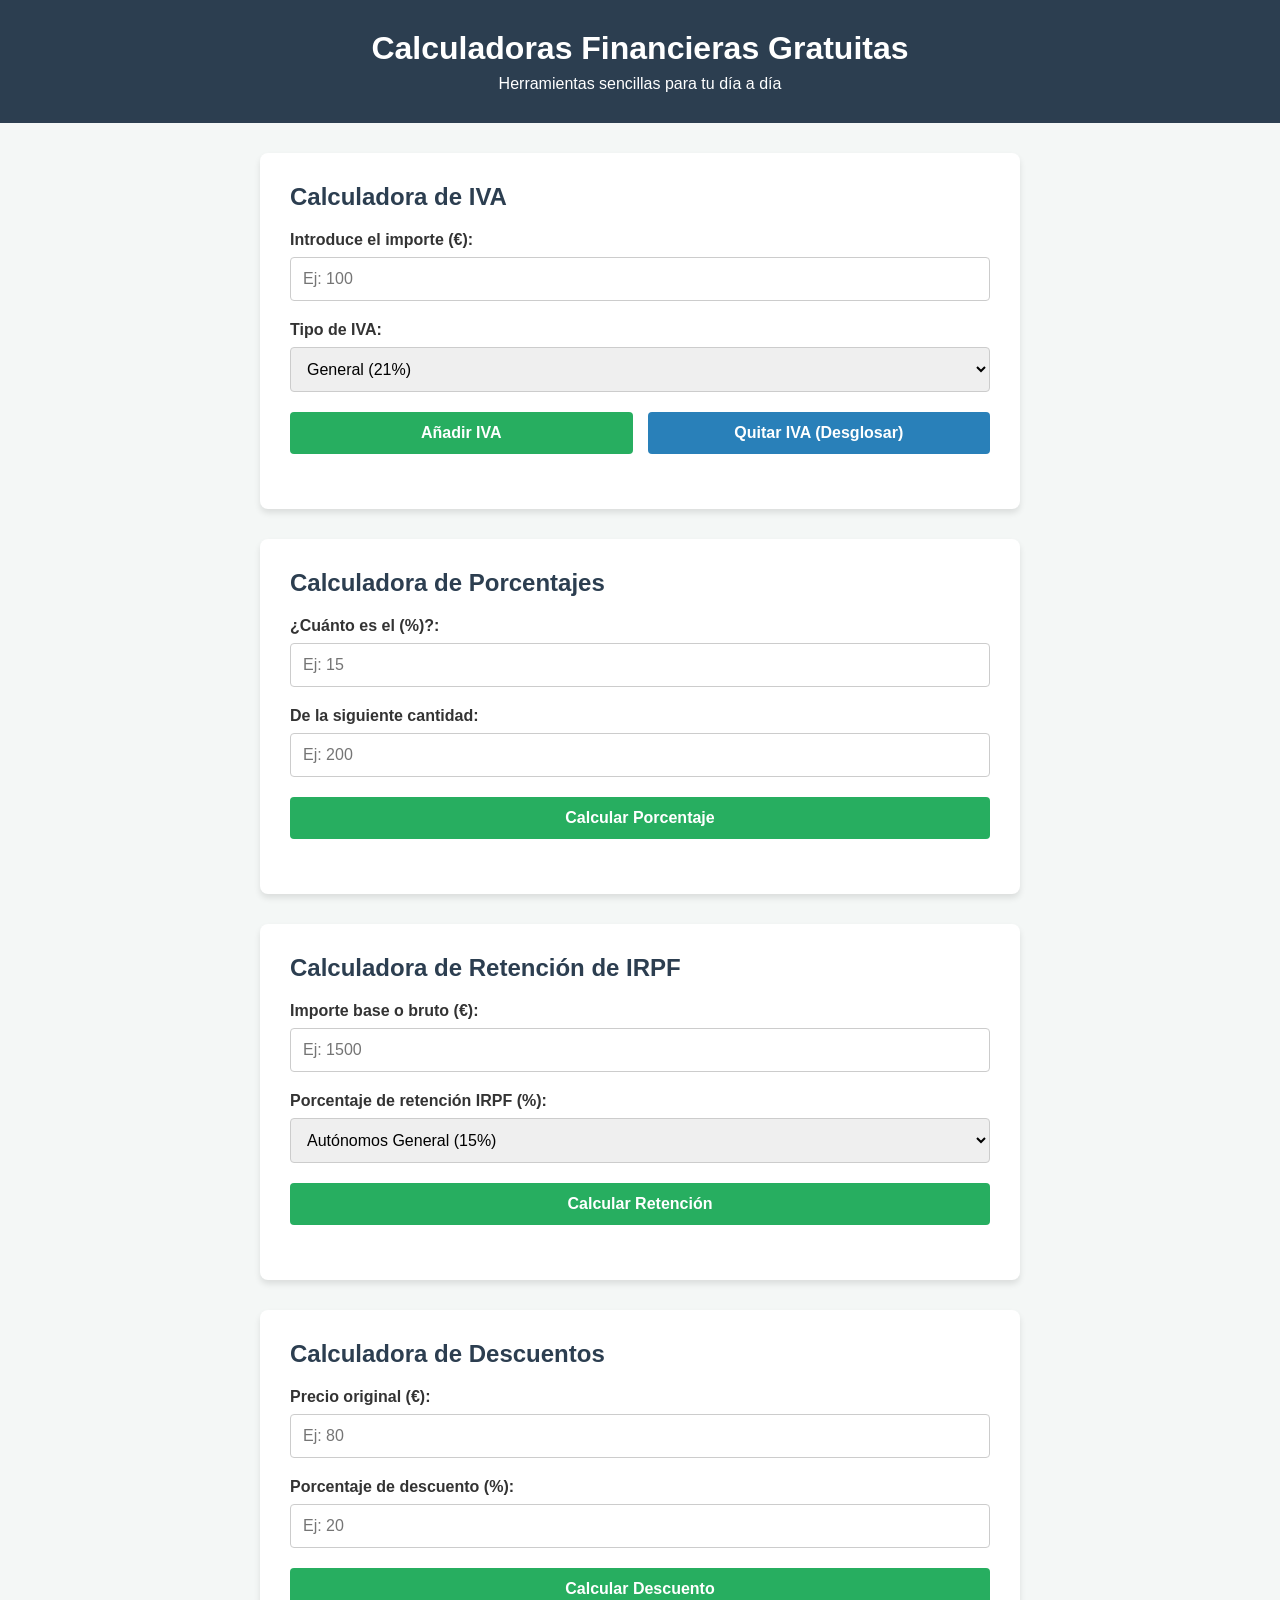
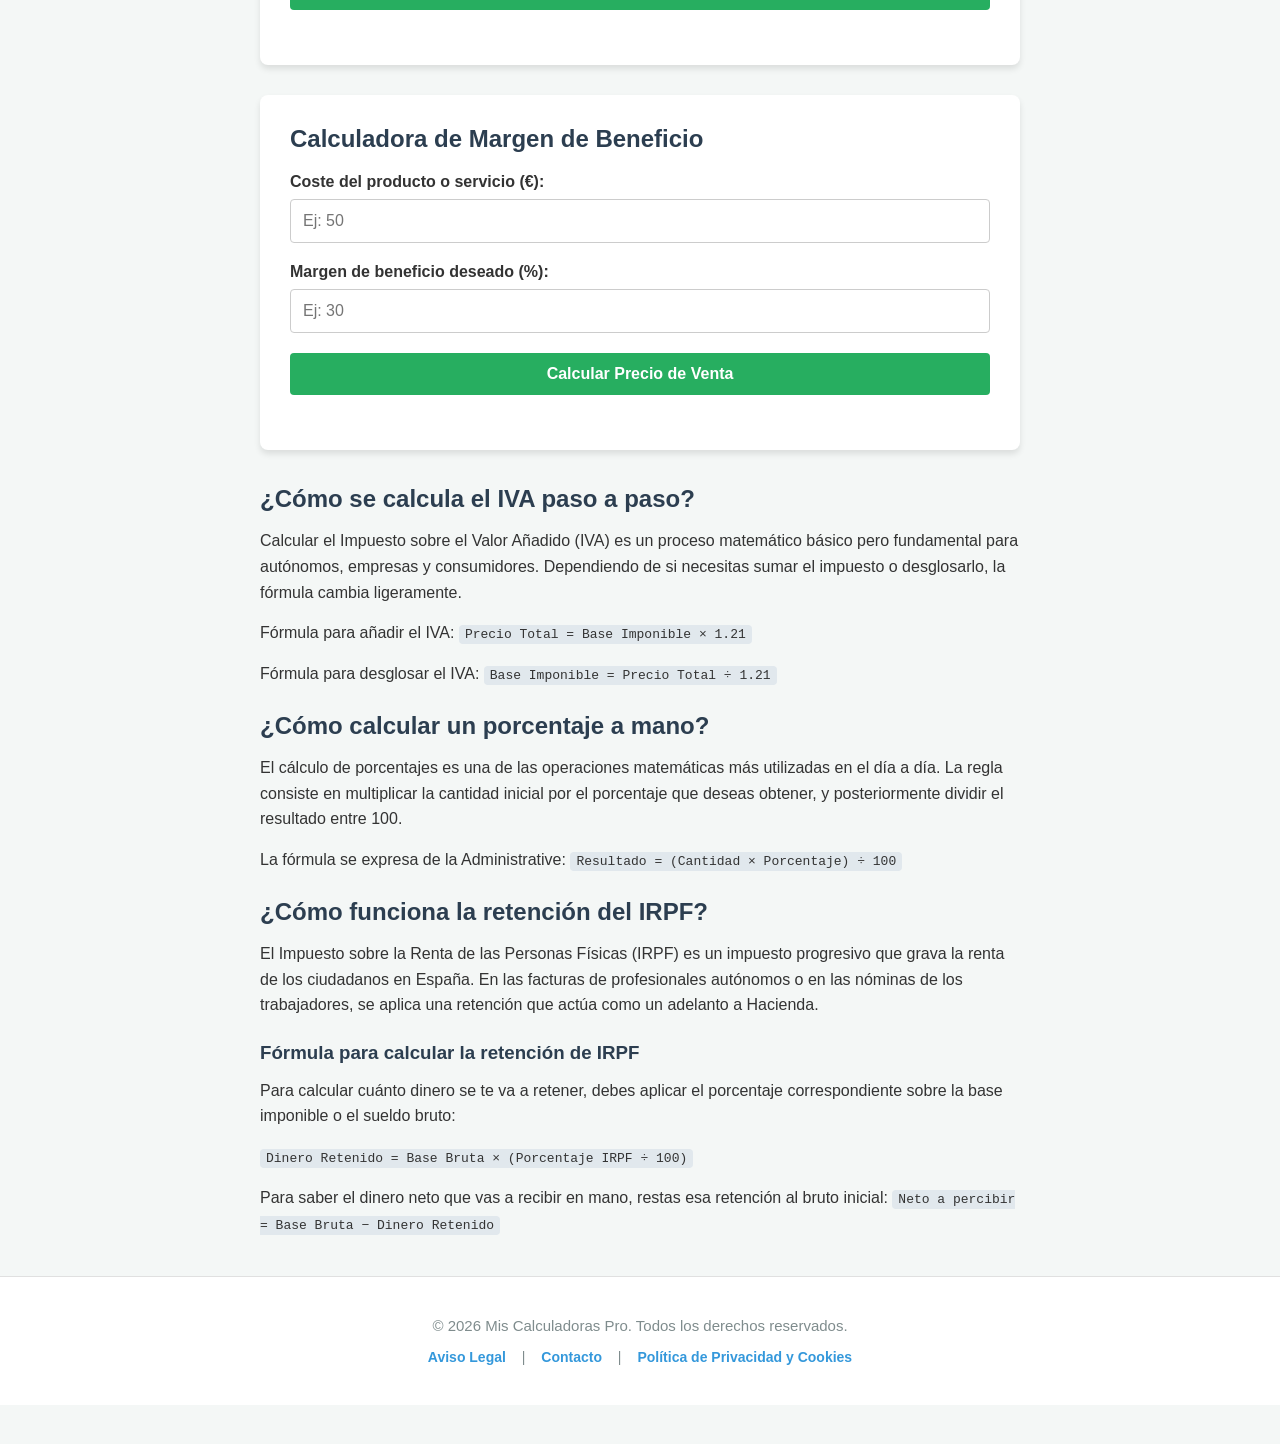
==== index.html @ 1992d280 "Add files via upload" ====
<!DOCTYPE html>
<html lang="es">
<head>
    <meta charset="UTF-8">
    <meta name="viewport" content="width=device-width, initial-scale=1.0">
    <title>Calculadoras Financieras Gratis y Rápidas</title>
    <link rel="stylesheet" href="styles.css">
    <script async src="https://googlesyndication.com"
     crossorigin="anonymous"></script>
</head>
<body>

    <header>
        <h1>Calculadoras Financieras Gratuitas</h1>
        <p>Herramientas sencillas para tu día a día</p>
    </header>

    <main class="contenedor">
        <!-- 1. CALCULADORA DE IVA -->
        <section class="caja-calculadora">
            <h2>Calculadora de IVA</h2>
            <div class="grupo-input">
                <label for="cantidad">Introduce el importe (€):</label>
                <input type="number" id="cantidad" placeholder="Ej: 100" min="0">
            </div>
            <div class="grupo-input">
                <label for="tipoIva">Tipo de IVA:</label>
                <select id="tipoIva">
                    <option value="21">General (21%)</option>
                    <option value="10">Reducido (10%)</option>
                    <option value="4">Superreducido (4%)</option>
                </select>
            </div>
            <div class="botones">
                <button onclick="calcularIva(true)">Añadir IVA</button>
                <button onclick="calcularIva(false)">Quitar IVA (Desglosar)</button>
            </div>
            <div id="resultado" class="resultado hidden">
                <p><strong>Base Imponible:</strong> <span id="resBase">0</span>€</p>
                <p><strong>Importe del IVA:</strong> <span id="resIva">0</span>€</p>
                <p class="total"><strong>Total:</strong> <span id="resTotal">0</span>€</p>
            </div>
        </section>

        <!-- 2. CALCULADORA DE PORCENTAJES -->
        <section class="caja-calculadora">
            <h2>Calculadora de Porcentajes</h2>
            <div class="grupo-input">
                <label for="porcentajeNum">¿Cuánto es el (%)?:</label>
                <input type="number" id="porcentajeNum" placeholder="Ej: 15" min="0">
            </div>
            <div class="grupo-input">
                <label for="totalNum">De la siguiente cantidad:</label>
                <input type="number" id="totalNum" placeholder="Ej: 200" min="0">
            </div>
            <div class="botones">
                <button onclick="calcularPorcentaje()">Calcular Porcentaje</button>
            </div>
            <div id="resultadoPorcentaje" class="resultado hidden">
                <p class="total"><strong>El resultado es:</strong> <span id="resPorcentaje">0</span></p>
            </div>
        </section>

        <!-- 3. CALCULADORA DE IRPF -->
        <section class="caja-calculadora">
            <h2>Calculadora de Retención de IRPF</h2>
            <div class="grupo-input">
                <label for="baseIrpf">Importe base o bruto (€):</label>
                <input type="number" id="baseIrpf" placeholder="Ej: 1500" min="0">
            </div>
            <div class="grupo-input">
                <label for="tipoIrpf">Porcentaje de retención IRPF (%):</label>
                <select id="tipoIrpf">
                    <option value="15">Autónomos General (15%)</option>
                    <option value="7">Autónomos Nuevos (7%)</option>
                    <option value="19">Capital / Alquileres (19%)</option>
                    <option value="2">Trabajadores Temporal (2%)</option>
                </select>
            </div>
            <div class="botones">
                <button onclick="calcularIrpf()">Calcular Retención</button>
            </div>
            <div id="resultadoIrpf" class="resultado hidden">
                <p><strong>Importe Retenido (Hacienda):</strong> <span id="resRetencionIrpf">0</span>€</p>
                <p class="total"><strong>Líquido a percibir (Neto):</strong> <span id="resNetoIrpf">0</span>€</p>
            </div>
        </section>

        <!-- 4. CALCULADORA DE DESCUENTOS -->
        <section class="caja-calculadora">
            <h2>Calculadora de Descuentos</h2>
            <div class="grupo-input">
                <label for="precioOriginal">Precio original (€):</label>
                <input type="number" id="precioOriginal" placeholder="Ej: 80" min="0">
            </div>
            <div class="grupo-input">
                <label for="porcentajeDescuento">Porcentaje de descuento (%):</label>
                <input type="number" id="porcentajeDescuento" placeholder="Ej: 20" min="0">
            </div>
            <div class="botones">
                <button onclick="calcularDescuento()">Calcular Descuento</button>
            </div>
            <div id="resultadoDescuento" class="resultado hidden">
                <p><strong>Dinero Ahorrado:</strong> <span id="resAhorrado">0</span>€</p>
                <p class="total"><strong>Precio Final Rebajado:</strong> <span id="resPrecioFinal">0</span>€</p>
            </div>
        </section>

        <!-- 5. CALCULADORA DE MARGEN DE BENEFICIO -->
        <section class="caja-calculadora">
            <h2>Calculadora de Margen de Beneficio</h2>
            <div class="grupo-input">
                <label for="costeProducto">Coste del producto o servicio (€):</label>
                <input type="number" id="costeProducto" placeholder="Ej: 50" min="0">
            </div>
            <div class="grupo-input">
                <label for="margenDeseado">Margen de beneficio deseado (%):</label>
                <input type="number" id="margenDeseado" placeholder="Ej: 30" min="0">
            </div>
            <div class="botones">
                <button onclick="calcularMargen()">Calcular Precio de Venta</button>
            </div>
            <div id="resultadoMargen" class="resultado hidden">
                <p><strong>Beneficio Neto:</strong> <span id="resBeneficioNeto">0</span>€</p>
                <p class="total"><strong>Precio de Venta Recomendado:</strong> <span id="resPrecioVenta">0</span>€</p>
            </div>
        </section>

        <!-- SECCIÓN DE TEXTO SEO -->
        <section class="contenido-texto">
            <h2>¿Cómo se calcula el IVA paso a paso?</h2>
            <p>Calcular el Impuesto sobre el Valor Añadido (IVA) es un proceso matemático básico pero fundamental para autónomos, empresas y consumidores. Dependiendo de si necesitas sumar el impuesto o desglosarlo, la fórmula cambia ligeramente.</p>
            <p>Fórmula para añadir el IVA: <code>Precio Total = Base Imponible × 1.21</code></p>
            <p>Fórmula para desglosar el IVA: <code>Base Imponible = Precio Total ÷ 1.21</code></p>

            <h2>¿Cómo calcular un porcentaje a mano?</h2>
            <p>El cálculo de porcentajes es una de las operaciones matemáticas más utilizadas en el día a día. La regla consiste en multiplicar la cantidad inicial por el porcentaje que deseas obtener, y posteriormente dividir el resultado entre 100.</p>
            <p>La fórmula se expresa de la Administrative: <code>Resultado = (Cantidad × Porcentaje) ÷ 100</code></p>

            <h2>¿Cómo funciona la retención del IRPF?</h2>
            <p>El Impuesto sobre la Renta de las Personas Físicas (IRPF) es un impuesto progresivo que grava la renta de los ciudadanos en España. En las facturas de profesionales autónomos o en las nóminas de los trabajadores, se aplica una retención que actúa como un adelanto a Hacienda.</p>
            <h3>Fórmula para calcular la retención de IRPF</h3>
            <p>Para calcular cuánto dinero se te va a retener, debes aplicar el porcentaje correspondiente sobre la base imponible o el sueldo bruto:</p>
            <p><code>Dinero Retenido = Base Bruta × (Porcentaje IRPF ÷ 100)</code></p>
            <p>Para saber el dinero neto que vas a recibir en mano, restas esa retención al bruto inicial: <code>Neto a percibir = Base Bruta − Dinero Retenido</code></p>
        </section>
    </main>

            <footer style="text-align: center; padding: 40px 20px; color: #7f8c8d; background-color: #ffffff; border-top: 1px solid #e0e0e0; margin-top: 40px; display: block; width: 100%; box-sizing: border-box; clear: both;">
        <p style="margin: 0; font-size: 15px;">&copy; 2026 Mis Calculadoras Pro. Todos los derechos reservados.</p>
        <p style="margin-top: 15px; font-size: 14px;">
            <a href="aviso-legal.html" style="color: #3498db; text-decoration: none; font-weight: bold; margin: 0 12px;">Aviso Legal</a> | 
            <a href="contacto.html" style="color: #3498db; text-decoration: none; font-weight: bold; margin: 0 12px;">Contacto</a> | 
            <a href="privacidad.html" style="color: #3498db; text-decoration: none; font-weight: bold; margin: 0 12px;">Política de Privacidad y Cookies</a>
        </p>
    </footer>
    <script src="script.js"></script>
</body>
</html>
---- styles.css ----
* {
    box-sizing: border-box;
    margin: 0;
    padding: 0;
    font-family: 'Segoe UI', Tahoma, Geneva, Verdana, sans-serif;
}

body {
    background-color: #f4f7f6;
    color: #333;
    padding-bottom: 40px;
}

header {
    background-color: #2c3e50;
    color: white;
    text-align: center;
    padding: 30px 20px;
}

header h1 {
    margin-bottom: 8px;
}

.contenedor {
    max-width: 800px;
    margin: 30px auto;
    padding: 0 20px;
}

.caja-calculadora {
    background: white;
    padding: 30px;
    border-radius: 8px;
    box-shadow: 0 4px 6px rgba(0,0,0,0.1);
    margin-bottom: 30px;
}

.caja-calculadora h2 {
    margin-bottom: 20px;
    color: #2c3e50;
}

.grupo-input {
    margin-bottom: 20px;
}

.grupo-input label {
    display: block;
    margin-bottom: 8px;
    font-weight: 600;
}

.grupo-input input, .grupo-input select {
    width: 100%;
    padding: 12px;
    border: 1px solid #ccc;
    border-radius: 4px;
    font-size: 16px;
}

.botones {
    display: flex;
    gap: 15px;
    margin-bottom: 25px;
}

button {
    flex: 1;
    padding: 12px;
    background-color: #27ae60;
    color: white;
    border: none;
    border-radius: 4px;
    font-size: 16px;
    font-weight: bold;
    cursor: pointer;
    transition: background 0.2s;
}

button:hover {
    background-color: #219653;
}

button:nth-child(2) {
    background-color: #2980b9;
}

button:nth-child(2):hover {
    background-color: #2471a3;
}

.resultado {
    background-color: #e8f4f8;
    padding: 20px;
    border-radius: 6px;
    border-left: 5px solid #2980b9;
}

.resultado p {
    margin-bottom: 10px;
    font-size: 18px;
}

.resultado .total {
    font-size: 22px;
    color: #2c3e50;
    border-top: 1px solid #d0d7de;
    padding-top: 10px;
    margin-bottom: 0;
}

.hidden {
    display: none;
}

.contenido-texto {
    line-height: 1.6;
}

.contenido-texto h2, .contenido-texto h3 {
    margin: 20px 0 10px 0;
    color: #2c3e50;
}

.contenido-texto p {
    margin-bottom: 15px;
}

code {
    background: #e1e8ed;
    padding: 2px 6px;
    border-radius: 4px;
    font-family: monospace;
}

footer {
    text-align: center;
    color: #7f8c8d;
    font-size: 14px;
    margin-top: 40px;
}
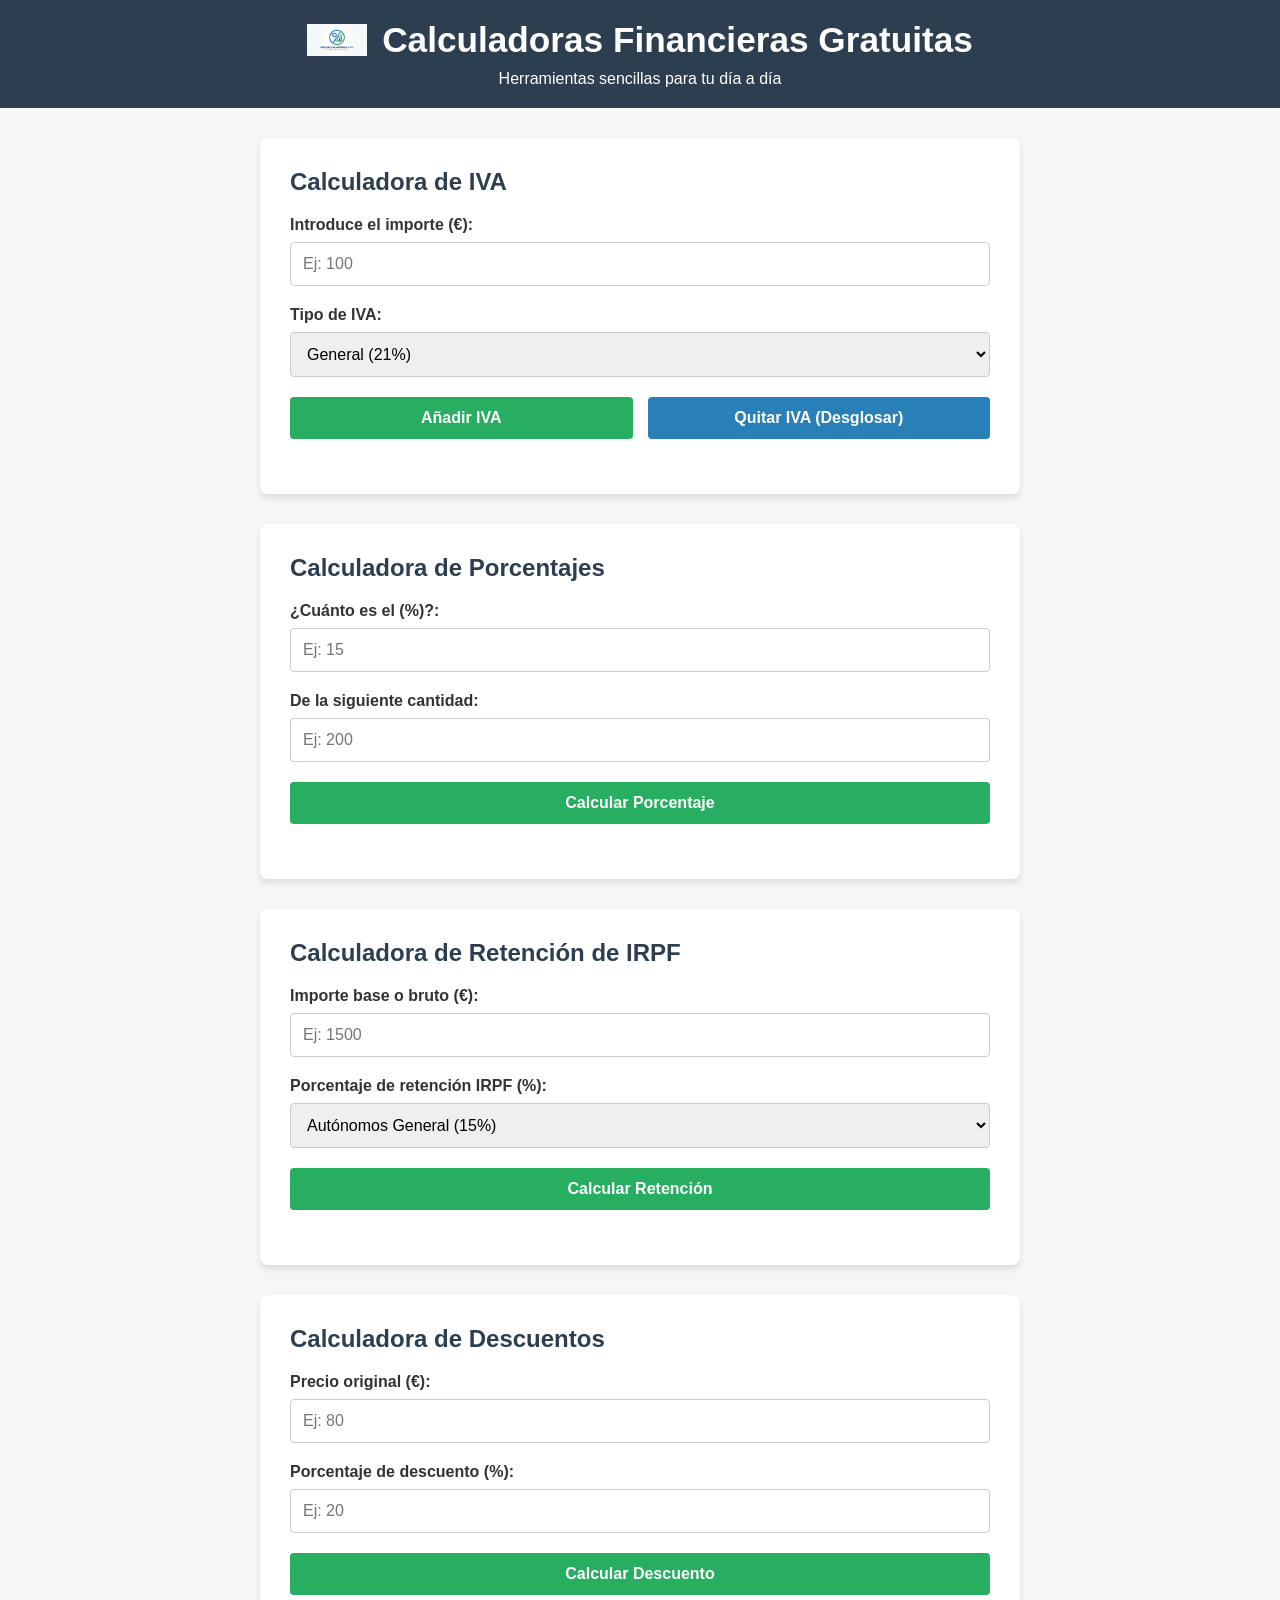
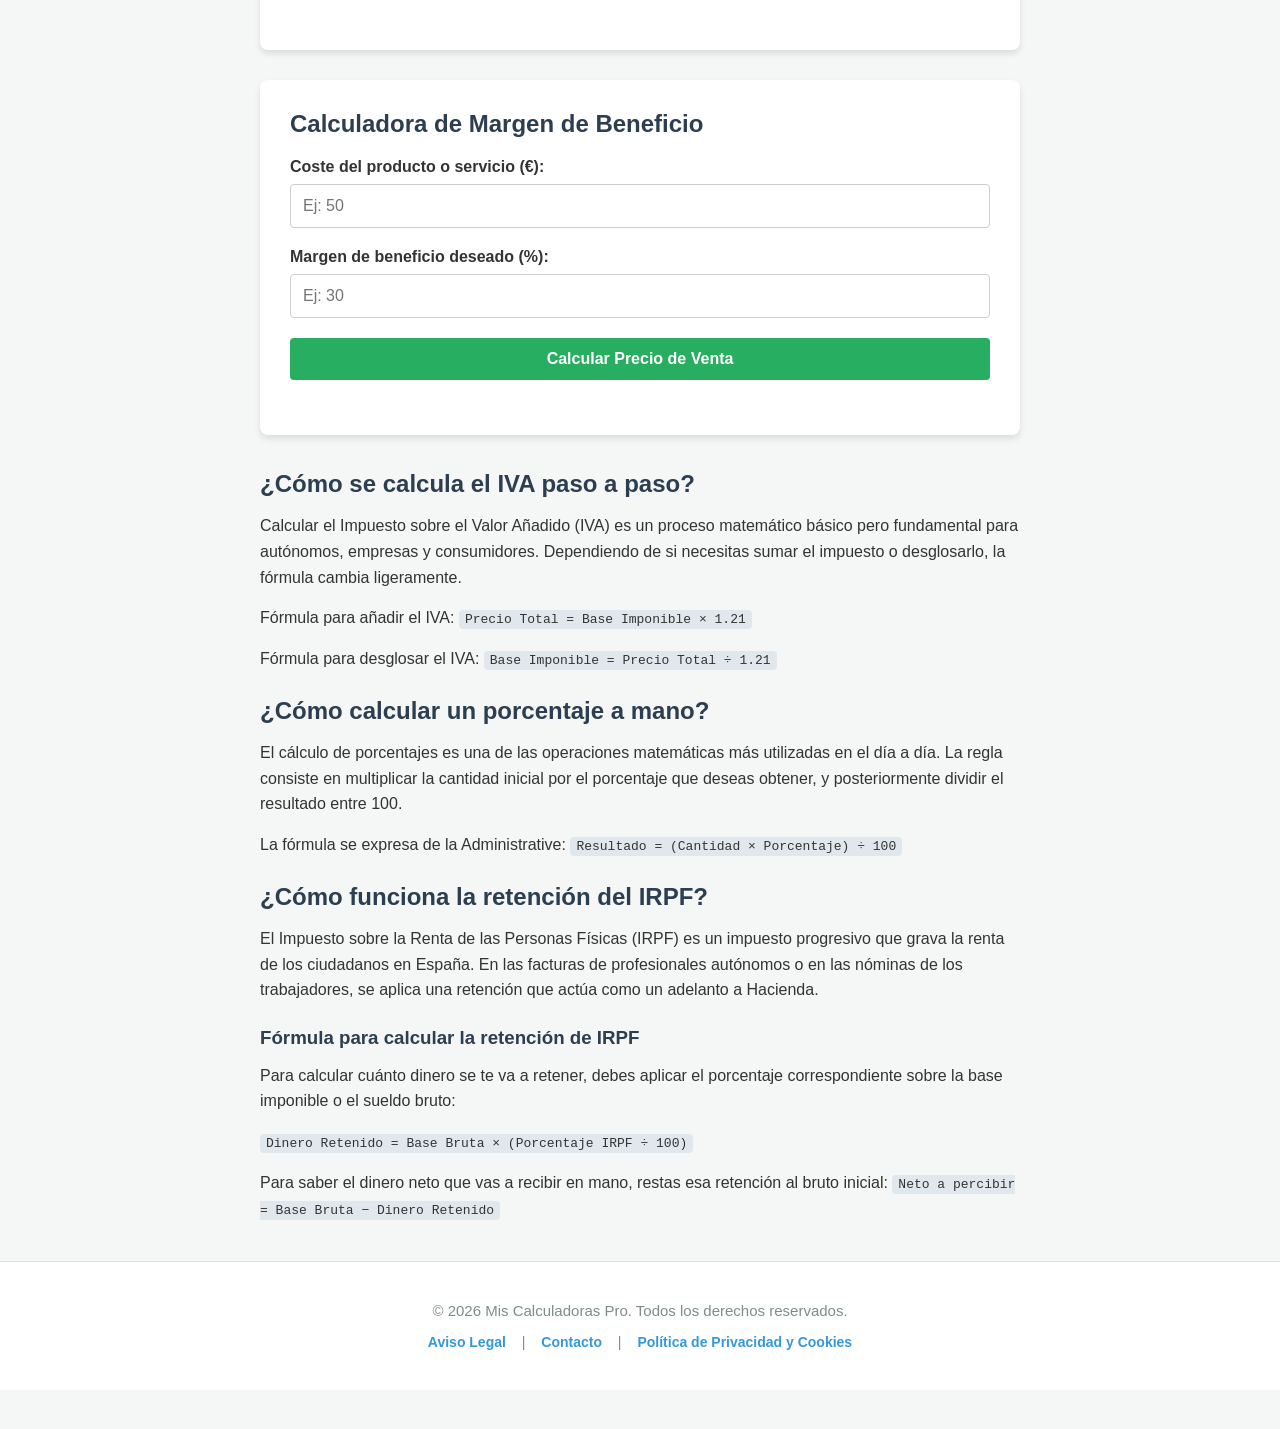
==== commit da8d06fc: "Add files via upload" ====
--- a/index.html
+++ b/index.html
@@ -1,19 +1,34 @@
 <!DOCTYPE html>
 <html lang="es">
 <head>
+    <!-- Google tag (gtag.js) -->
+<script async src="https://www.googletagmanager.com/gtag/js?id=G-JSTEZ85753"></script>
+<script>
+  window.dataLayer = window.dataLayer || [];
+  function gtag(){dataLayer.push(arguments);}
+  gtag('js', new Date());
+
+  gtag('config', 'G-JSTEZ85753');
+</script>
+
     <meta charset="UTF-8">
     <meta name="viewport" content="width=device-width, initial-scale=1.0">
     <title>Calculadoras Financieras Gratis y Rápidas</title>
     <link rel="stylesheet" href="styles.css">
     <script async src="https://googlesyndication.com"
      crossorigin="anonymous"></script>
+     
 </head>
 <body>
 
-    <header>
-        <h1>Calculadoras Financieras Gratuitas</h1>
-        <p>Herramientas sencillas para tu día a día</p>
+    <header style="display: flex; flex-direction: column; align-items: center; justify-content: center; padding: 20px; text-align: center;">
+        <div class="logo-contenedor" style="display: flex; align-items: center; justify-content: center; gap: 15px; margin-bottom: 5px;">
+            <img src="logo.png" alt="Logo Mis Calculadoras Pro" style="width: 60px; height: auto; object-fit: contain;">
+            <h1 style="margin: 0; font-size: 2.2rem;">Calculadoras Financieras Gratuitas</h1>
+        </div>
+        <p style="margin: 5px 0 0 0;">Herramientas sencillas para tu día a día</p>
     </header>
+
 
     <main class="contenedor">
         <!-- 1. CALCULADORA DE IVA -->
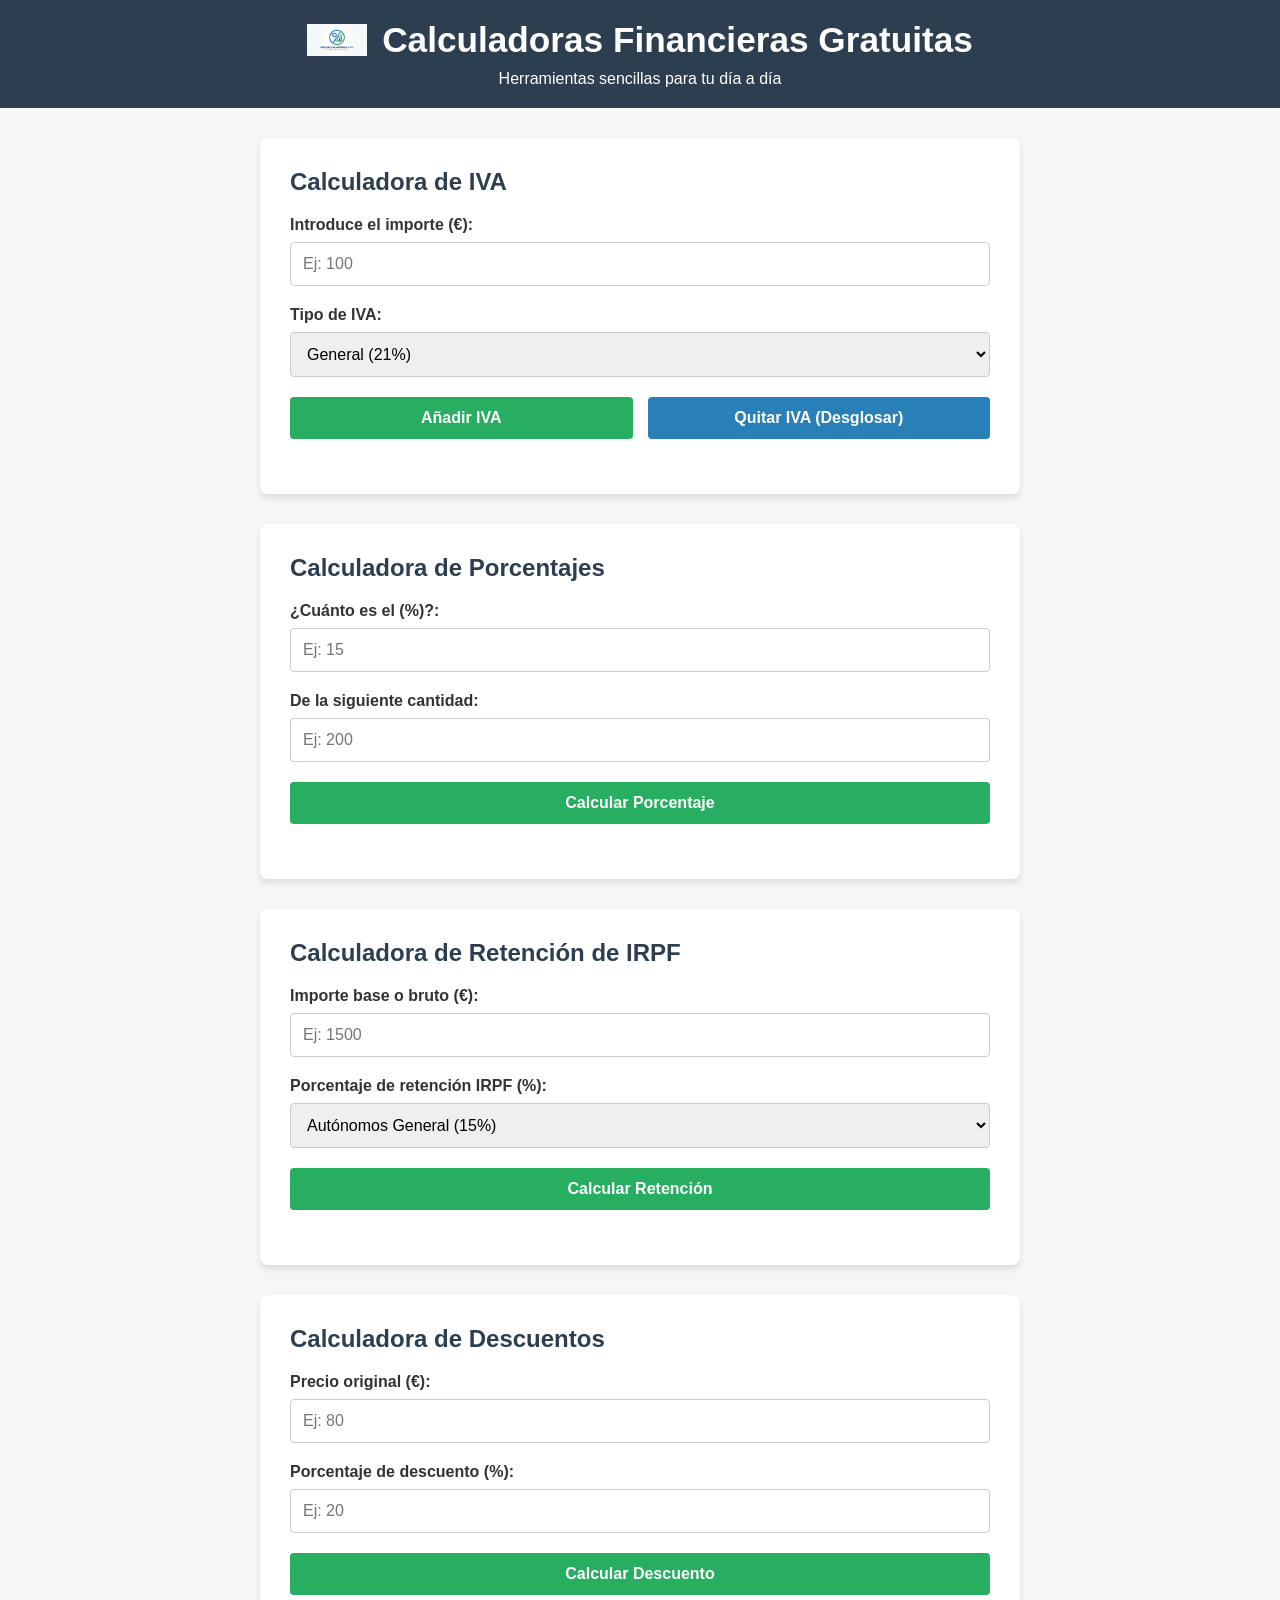
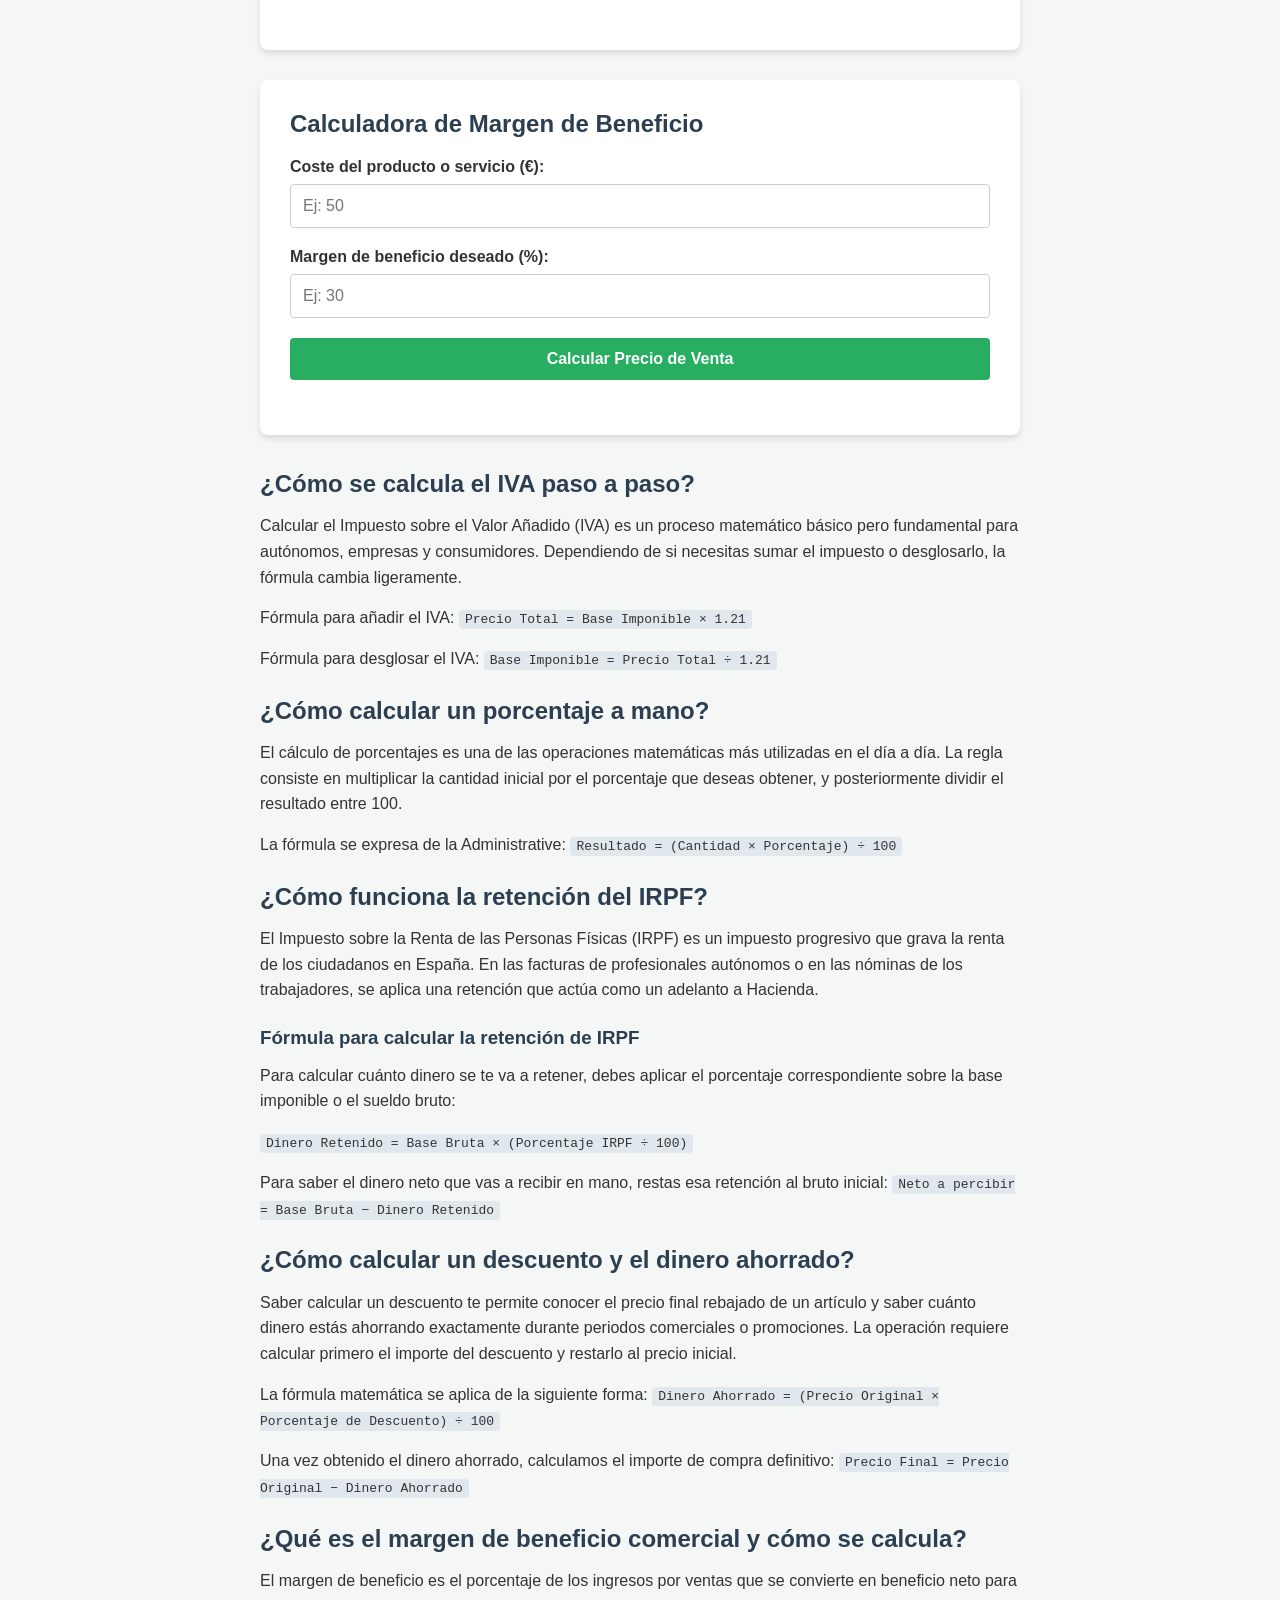
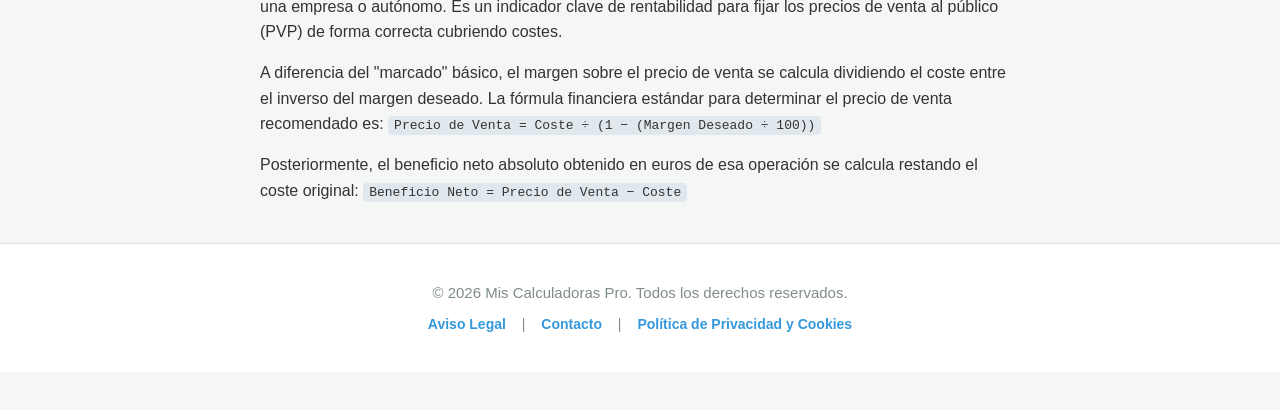
==== commit 11623e4c: "Add files via upload" ====
--- a/index.html
+++ b/index.html
@@ -9,7 +9,12 @@
   gtag('js', new Date());
 
   gtag('config', 'G-JSTEZ85753');
+
 </script>
+
+<link rel="canonical" href="https://miscalculadoraspro.com" />
+<link rel="icon" type="image/png" href="logo.png" />
+
 
     <meta charset="UTF-8">
     <meta name="viewport" content="width=device-width, initial-scale=1.0">
@@ -158,6 +163,15 @@
             <p>Para calcular cuánto dinero se te va a retener, debes aplicar el porcentaje correspondiente sobre la base imponible o el sueldo bruto:</p>
             <p><code>Dinero Retenido = Base Bruta × (Porcentaje IRPF ÷ 100)</code></p>
             <p>Para saber el dinero neto que vas a recibir en mano, restas esa retención al bruto inicial: <code>Neto a percibir = Base Bruta − Dinero Retenido</code></p>
+            <h2>¿Cómo calcular un descuento y el dinero ahorrado?</h2>
+            <p>Saber calcular un descuento te permite conocer el precio final rebajado de un artículo y saber cuánto dinero estás ahorrando exactamente durante periodos comerciales o promociones. La operación requiere calcular primero el importe del descuento y restarlo al precio inicial.</p>
+            <p>La fórmula matemática se aplica de la siguiente forma: <code>Dinero Ahorrado = (Precio Original × Porcentaje de Descuento) ÷ 100</code></p>
+            <p>Una vez obtenido el dinero ahorrado, calculamos el importe de compra definitivo: <code>Precio Final = Precio Original − Dinero Ahorrado</code></p>
+
+            <h2>¿Qué es el margen de beneficio comercial y cómo se calcula?</h2>
+            <p>El margen de beneficio es el porcentaje de los ingresos por ventas que se convierte en beneficio neto para una empresa o autónomo. Es un indicador clave de rentabilidad para fijar los precios de venta al público (PVP) de forma correcta cubriendo costes.</p>
+            <p>A diferencia del "marcado" básico, el margen sobre el precio de venta se calcula dividiendo el coste entre el inverso del margen deseado. La fórmula financiera estándar para determinar el precio de venta recomendado es: <code>Precio de Venta = Coste ÷ (1 − (Margen Deseado ÷ 100))</code></p>
+            <p>Posteriormente, el beneficio neto absoluto obtenido en euros de esa operación se calcula restando el coste original: <code>Beneficio Neto = Precio de Venta − Coste</code></p>
         </section>
     </main>
 
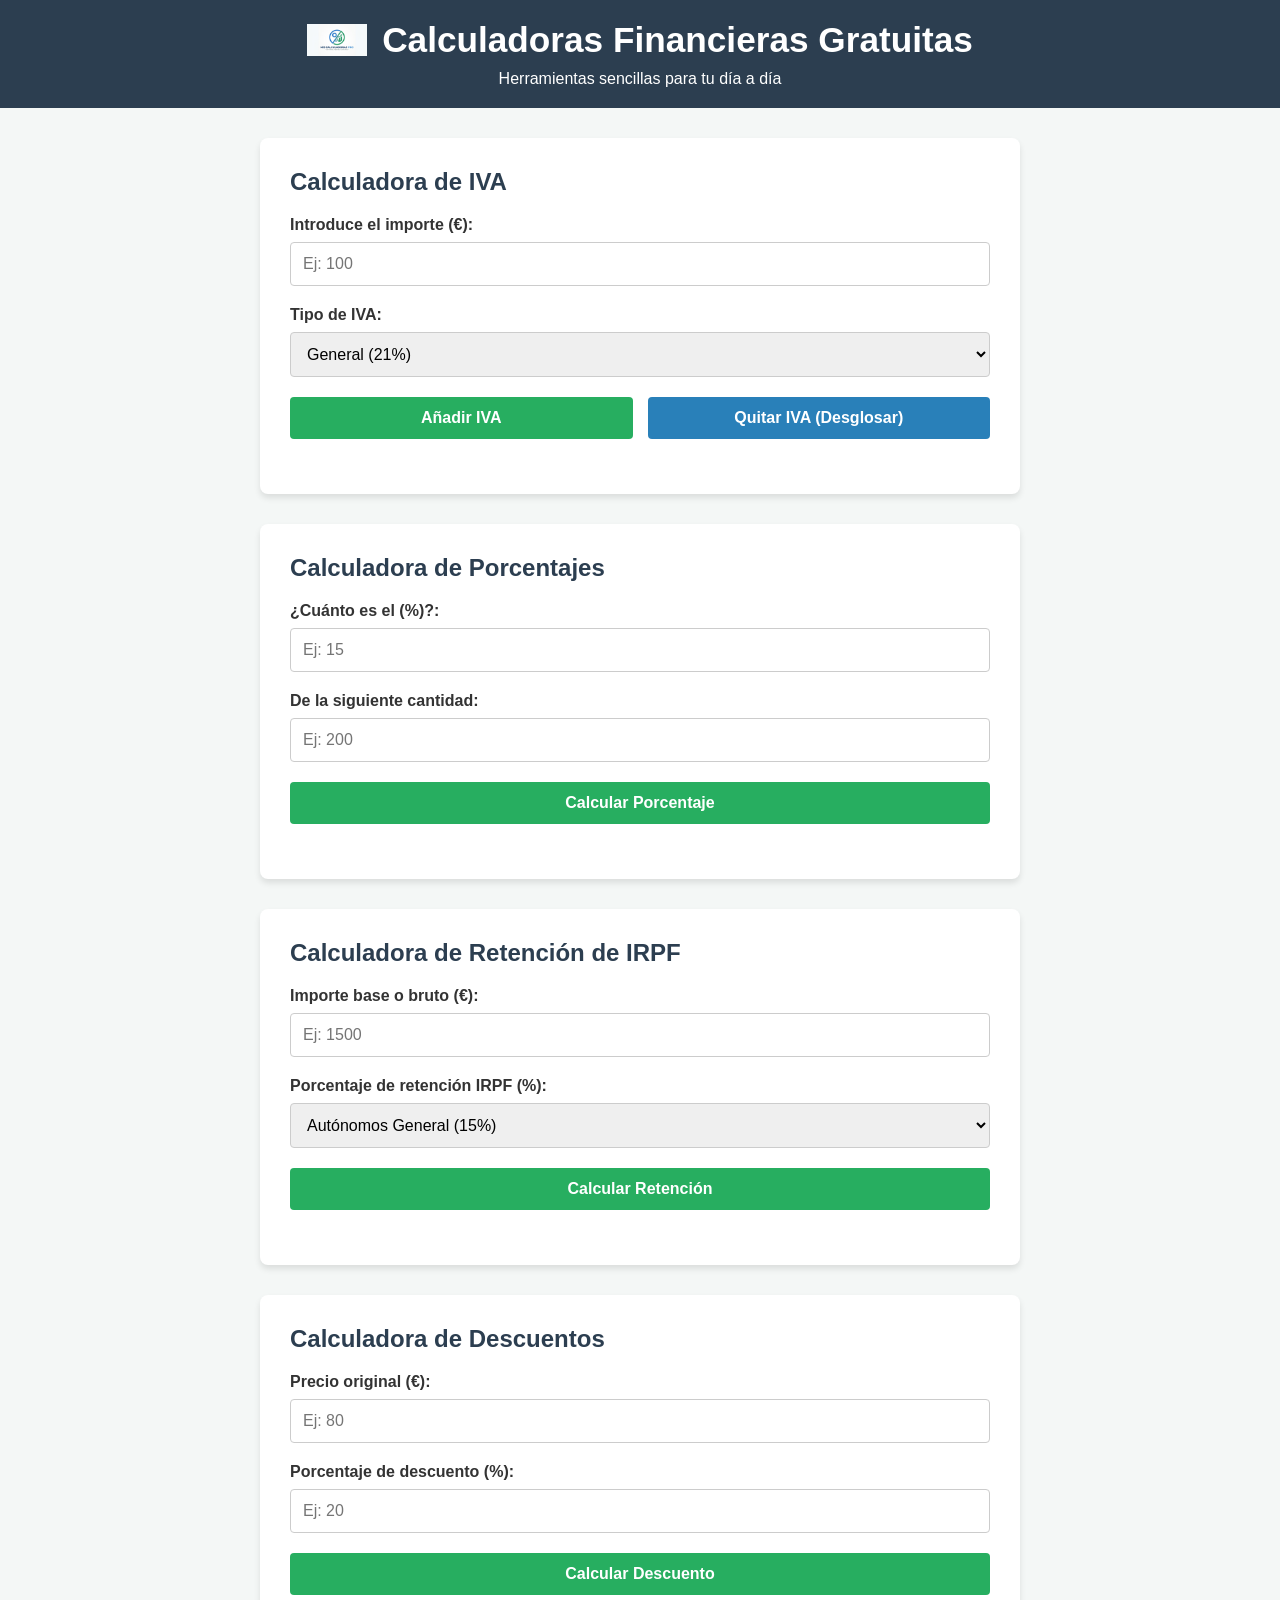
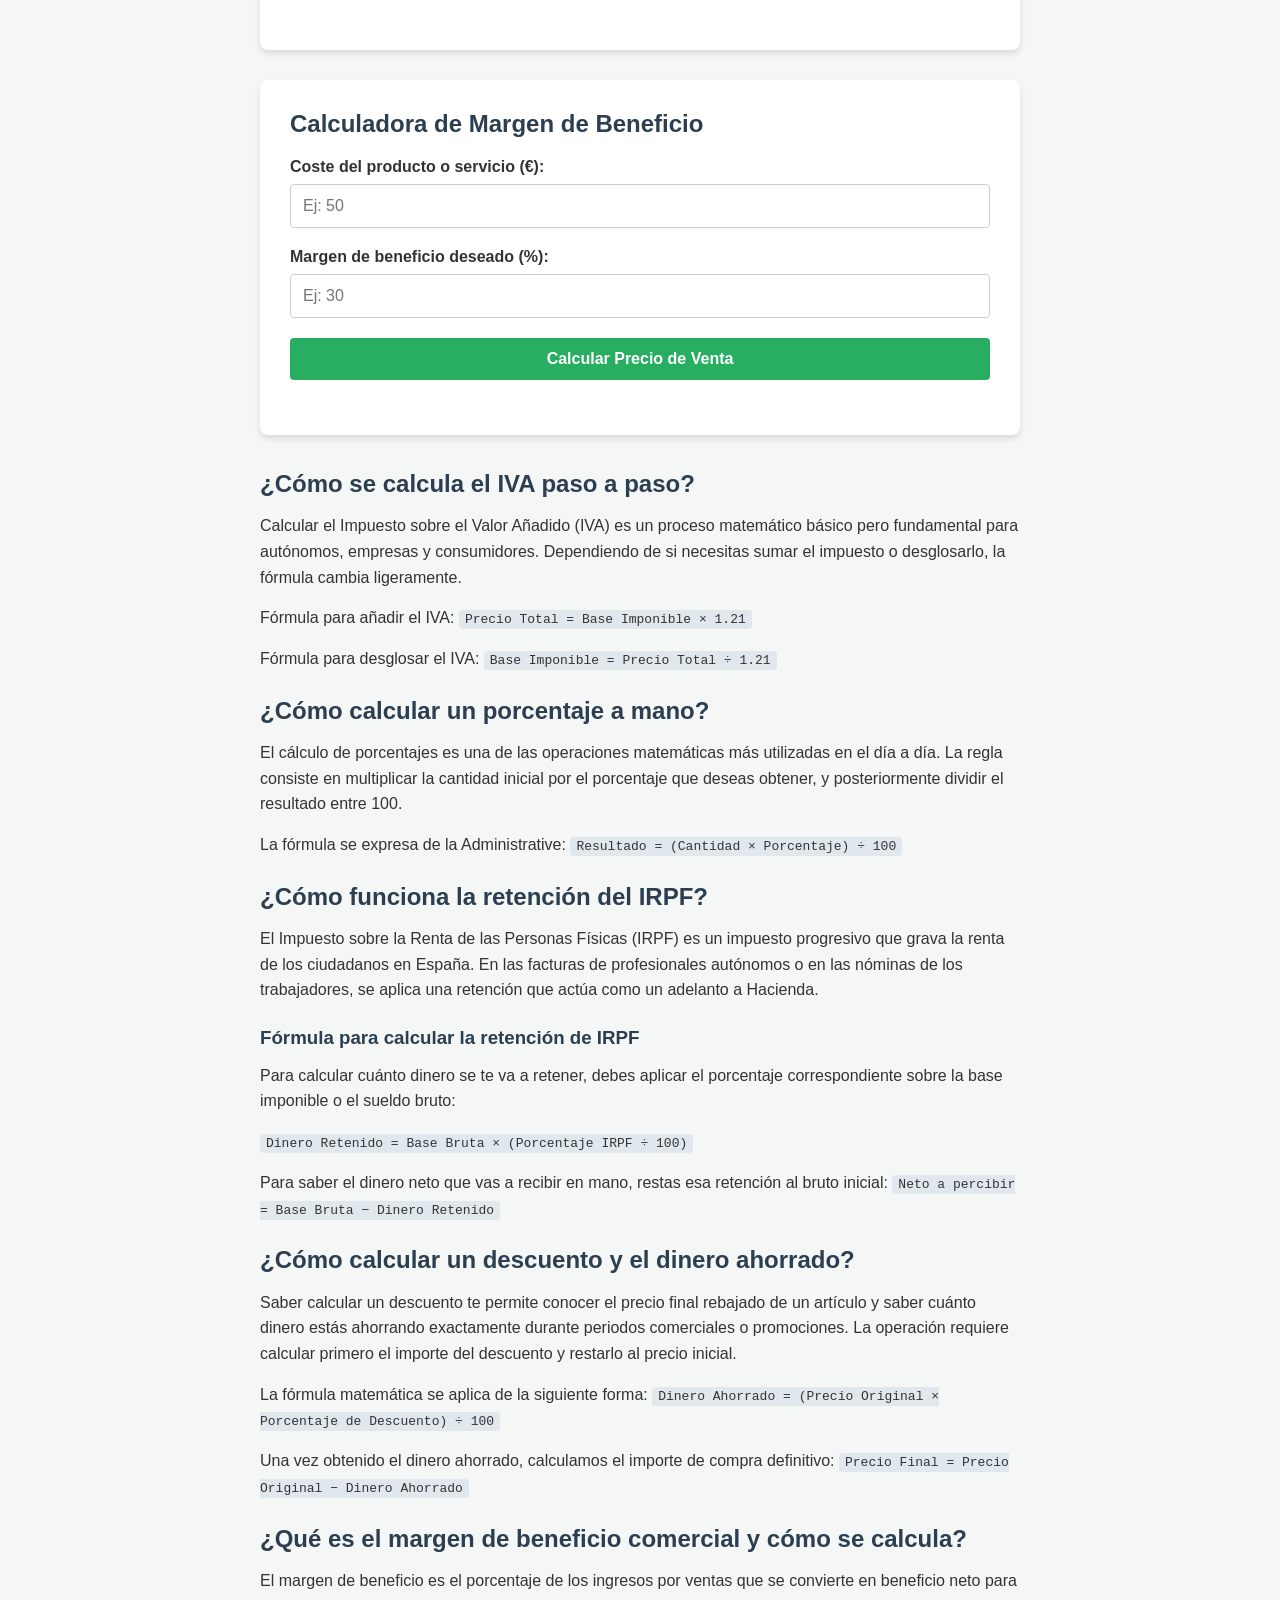
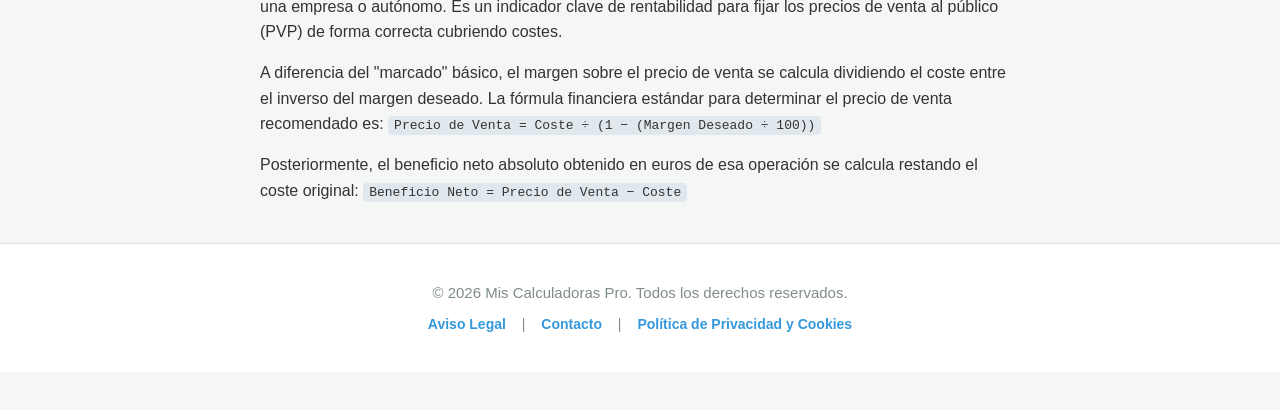
==== commit 76e4dade: "Add files via upload" ====
--- a/index.html
+++ b/index.html
@@ -2,33 +2,31 @@
 <html lang="es">
 <head>
     <!-- Google tag (gtag.js) -->
-<script async src="https://www.googletagmanager.com/gtag/js?id=G-JSTEZ85753"></script>
-<script>
-  window.dataLayer = window.dataLayer || [];
-  function gtag(){dataLayer.push(arguments);}
-  gtag('js', new Date());
+    <script async src="https://www.googletagmanager.com/gtag/js?id=G-JSTEZ85753"></script>
+    <script>
+      window.dataLayer = window.dataLayer || [];
+      function gtag(){dataLayer.push(arguments);}
+      gtag('js', new Date());
 
-  gtag('config', 'G-JSTEZ85753');
-
-</script>
-
-<link rel="canonical" href="https://miscalculadoraspro.com" />
-<link rel="icon" type="image/png" href="logo.png" />
+      gtag('config', 'G-JSTEZ85753');
+    </script>
+    <link rel="canonical" href="https://miscalculadoraspro.com" />
+    <link rel="icon" type="image/png" href="logo.png" />
+    <meta charset="UTF-8">
+    <meta name="viewport" content="width=device-width, initial-scale=1.0">
+    <title>Calculadora de IVA, IRPF, Porcentajes y Descuentos Online</title>
+    <meta name="description" content="Calculadoras financieras online gratis. Calcula y desglosa el IVA (21%, 10%, 4%), retenciones de IRPF para autónomos, porcentajes, descuentos en rebajas y margen comercial al instante.">
+    <link rel="stylesheet" href="styles.css">
+    <script async src="https://pagead2.googlesyndication.com/pagead/js/adsbygoogle.js?client=ca-pub-8888754053179200" crossorigin="anonymous"></script>
 
 
-    <meta charset="UTF-8">
-    <meta name="viewport" content="width=device-width, initial-scale=1.0">
-    <title>Calculadoras Financieras Gratis y Rápidas</title>
-    <link rel="stylesheet" href="styles.css">
-    <script async src="https://googlesyndication.com"
-     crossorigin="anonymous"></script>
-     
 </head>
+
 <body>
 
     <header style="display: flex; flex-direction: column; align-items: center; justify-content: center; padding: 20px; text-align: center;">
         <div class="logo-contenedor" style="display: flex; align-items: center; justify-content: center; gap: 15px; margin-bottom: 5px;">
-            <img src="logo.png" alt="Logo Mis Calculadoras Pro" style="width: 60px; height: auto; object-fit: contain;">
+            <img src="logo.jpg" alt="Logo Mis Calculadoras Pro" style="width: 60px; height: auto; object-fit: contain;">
             <h1 style="margin: 0; font-size: 2.2rem;">Calculadoras Financieras Gratuitas</h1>
         </div>
         <p style="margin: 5px 0 0 0;">Herramientas sencillas para tu día a día</p>
